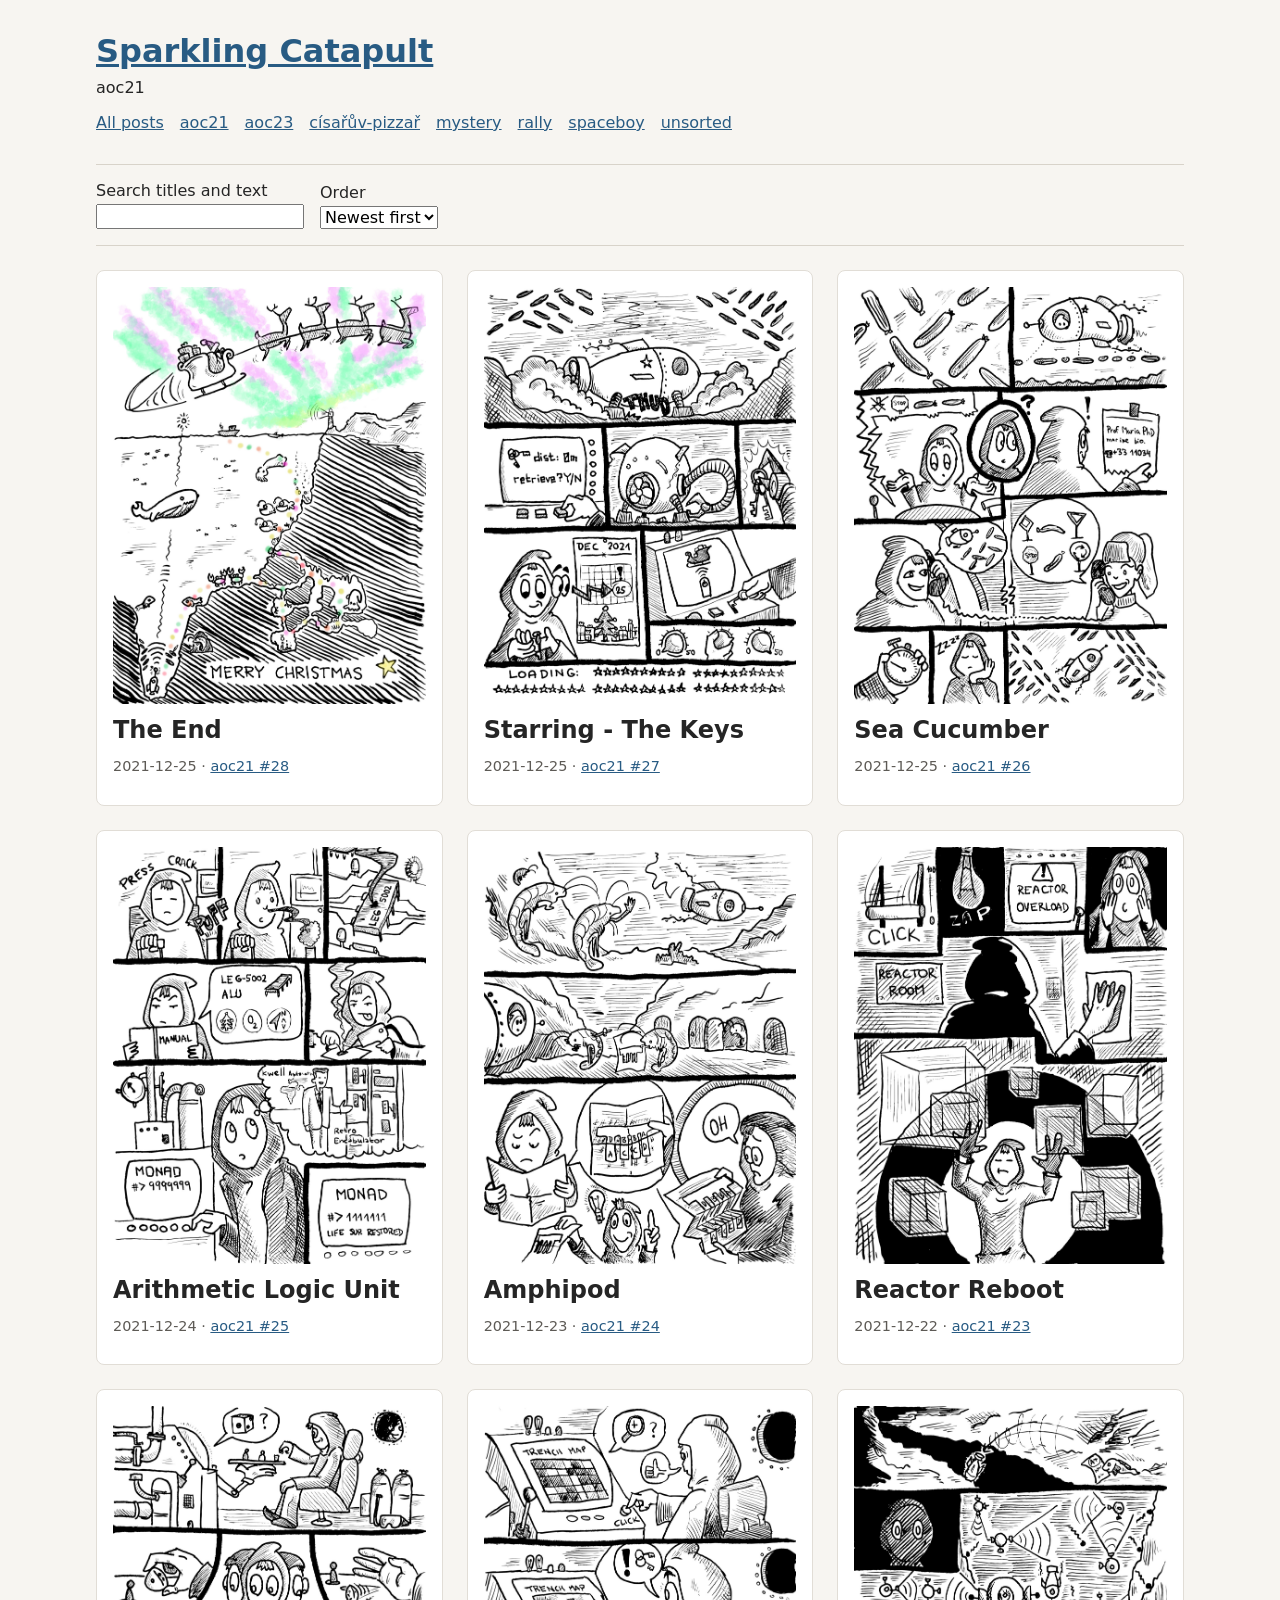
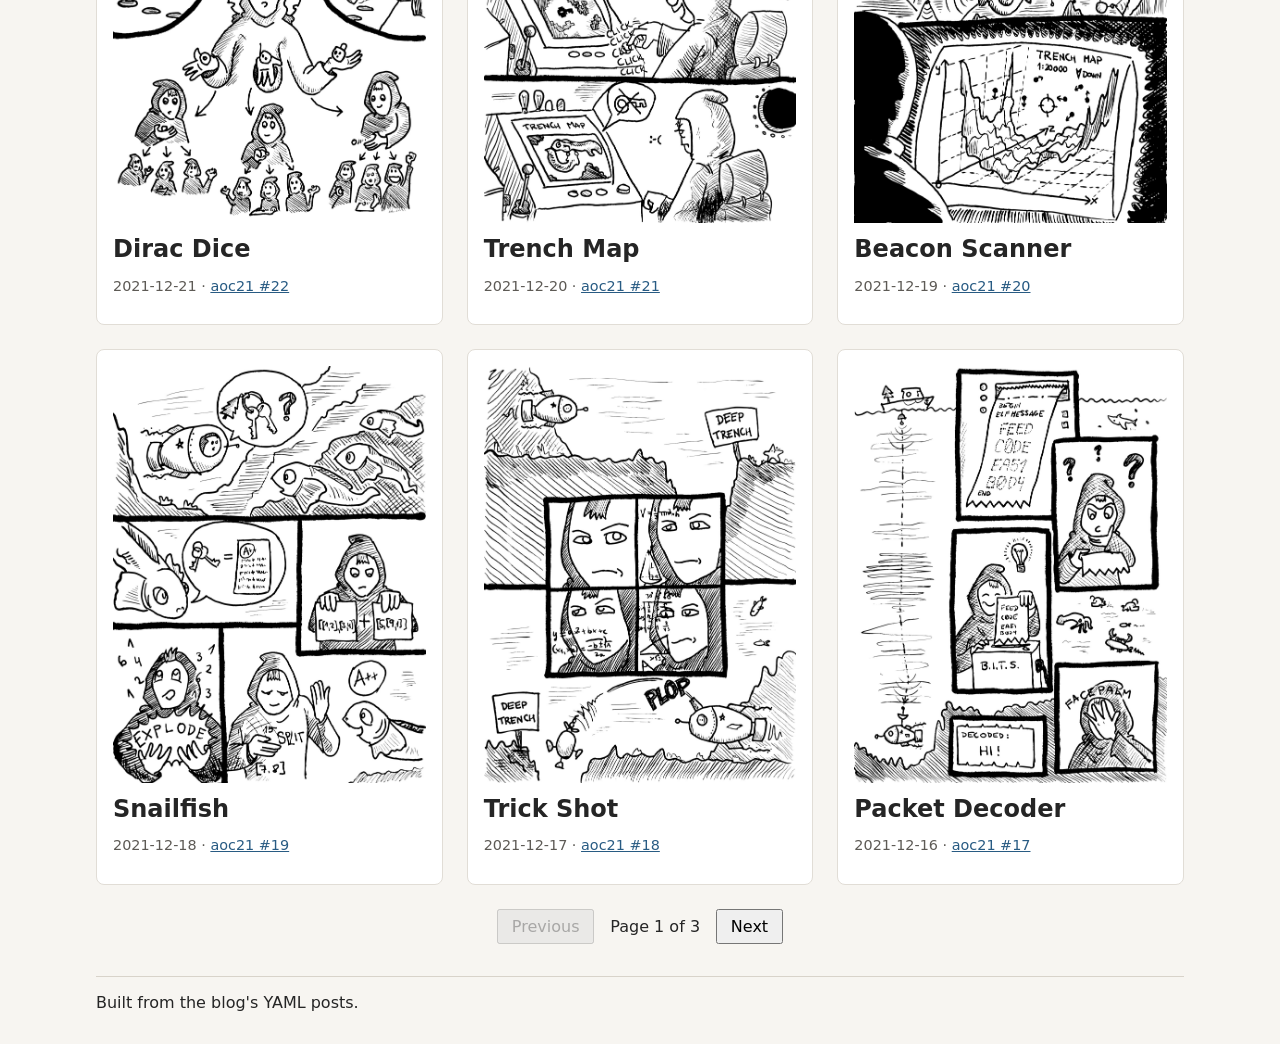
==== stories/aoc21/index.html @ 7200729f "Publish site 2026-10-12 22:45 GMT Daylight Time" ====
<!doctype html>
<html lang="en">
<head>
  <meta charset="utf-8">
  <meta name="viewport" content="width=device-width, initial-scale=1">
  <title>aoc21</title>
  <link rel="stylesheet" href="../../assets/css/style.css">
  <script src="../../assets/js/site.js" defer></script>
</head>
<body>
  <header class="page-header">
    <h1><a href="../../index.html">Sparkling Catapult</a></h1>
    <p>aoc21</p>
    <nav class="story-nav" aria-label="Stories"><a href="../../index.html">All posts</a> <a href="../../stories/aoc21/index.html">aoc21</a> <a href="../../stories/aoc23/index.html">aoc23</a> <a href="../../stories/c-sa-v-pizza/index.html">císařův-pizzař</a> <a href="../../stories/mystery/index.html">mystery</a> <a href="../../stories/rally/index.html">rally</a> <a href="../../stories/spaceboy/index.html">spaceboy</a> <a href="../../stories/unsorted/index.html">unsorted</a></nav>
  </header>
  <main>
    <section class="controls" aria-label="Browse posts">
      <label>Search titles and text
        <input type="search" data-search-for="posts">
      </label>
      <label>Order
        <select data-order-for="posts">
          <option value="newest">Newest first</option>
          <option value="oldest">Newest last</option>
        </select>
      </label>
    </section>
    <section id="posts" class="post-list" data-post-list data-page-size="12" aria-live="polite">
      <article class="post" data-search-text="Intro " tabindex="0" aria-haspopup="dialog" aria-label="Open post: Intro">
  <img src="../../pictures/aoc21/211201%20-%20Intro.jpg" alt="Intro" loading="lazy">
  <h2>Intro</h2>
  <p class="post-meta"><time datetime="2021-12-01">2021-12-01</time> · <a href="../../stories/aoc21/index.html">aoc21 #1</a></p>
  
</article><article class="post" data-search-text="Sonar Sweep " tabindex="0" aria-haspopup="dialog" aria-label="Open post: Sonar Sweep">
  <img src="../../pictures/aoc21/211201%20-%20Sonar%20Sweep.jpg" alt="Sonar Sweep" loading="lazy">
  <h2>Sonar Sweep</h2>
  <p class="post-meta"><time datetime="2021-12-01">2021-12-01</time> · <a href="../../stories/aoc21/index.html">aoc21 #2</a></p>
  
</article><article class="post" data-search-text="Dive " tabindex="0" aria-haspopup="dialog" aria-label="Open post: Dive">
  <img src="../../pictures/aoc21/211202%20-%20Dive.jpg" alt="Dive" loading="lazy">
  <h2>Dive</h2>
  <p class="post-meta"><time datetime="2021-12-02">2021-12-02</time> · <a href="../../stories/aoc21/index.html">aoc21 #3</a></p>
  
</article><article class="post" data-search-text="Binary Diagnostic " tabindex="0" aria-haspopup="dialog" aria-label="Open post: Binary Diagnostic">
  <img src="../../pictures/aoc21/211203%20-%20Binary%20Diagnostic.jpg" alt="Binary Diagnostic" loading="lazy">
  <h2>Binary Diagnostic</h2>
  <p class="post-meta"><time datetime="2021-12-03">2021-12-03</time> · <a href="../../stories/aoc21/index.html">aoc21 #4</a></p>
  
</article><article class="post" data-search-text="Giant Squid " tabindex="0" aria-haspopup="dialog" aria-label="Open post: Giant Squid">
  <img src="../../pictures/aoc21/211204%20-%20Giant%20Squid.jpg" alt="Giant Squid" loading="lazy">
  <h2>Giant Squid</h2>
  <p class="post-meta"><time datetime="2021-12-04">2021-12-04</time> · <a href="../../stories/aoc21/index.html">aoc21 #5</a></p>
  
</article><article class="post" data-search-text="Hydrothermal Venture " tabindex="0" aria-haspopup="dialog" aria-label="Open post: Hydrothermal Venture">
  <img src="../../pictures/aoc21/211205%20-%20Hydrothermal%20Venture.jpg" alt="Hydrothermal Venture" loading="lazy">
  <h2>Hydrothermal Venture</h2>
  <p class="post-meta"><time datetime="2021-12-05">2021-12-05</time> · <a href="../../stories/aoc21/index.html">aoc21 #6</a></p>
  
</article><article class="post" data-search-text="Lanternfish " tabindex="0" aria-haspopup="dialog" aria-label="Open post: Lanternfish">
  <img src="../../pictures/aoc21/211206%20-%20Lanternfish.jpg" alt="Lanternfish" loading="lazy">
  <h2>Lanternfish</h2>
  <p class="post-meta"><time datetime="2021-12-06">2021-12-06</time> · <a href="../../stories/aoc21/index.html">aoc21 #7</a></p>
  
</article><article class="post" data-search-text="The Treachery of Whales " tabindex="0" aria-haspopup="dialog" aria-label="Open post: The Treachery of Whales">
  <img src="../../pictures/aoc21/211207%20-%20The%20Treachery%20of%20Whales.jpg" alt="The Treachery of Whales" loading="lazy">
  <h2>The Treachery of Whales</h2>
  <p class="post-meta"><time datetime="2021-12-07">2021-12-07</time> · <a href="../../stories/aoc21/index.html">aoc21 #8</a></p>
  
</article><article class="post" data-search-text="Seven Segment Search " tabindex="0" aria-haspopup="dialog" aria-label="Open post: Seven Segment Search">
  <img src="../../pictures/aoc21/211208%20-%20Seven%20Segment%20Search.jpg" alt="Seven Segment Search" loading="lazy">
  <h2>Seven Segment Search</h2>
  <p class="post-meta"><time datetime="2021-12-08">2021-12-08</time> · <a href="../../stories/aoc21/index.html">aoc21 #9</a></p>
  
</article><article class="post" data-search-text="Smoke Basin " tabindex="0" aria-haspopup="dialog" aria-label="Open post: Smoke Basin">
  <img src="../../pictures/aoc21/211209%20-%20Smoke%20Basin.jpg" alt="Smoke Basin" loading="lazy">
  <h2>Smoke Basin</h2>
  <p class="post-meta"><time datetime="2021-12-09">2021-12-09</time> · <a href="../../stories/aoc21/index.html">aoc21 #10</a></p>
  
</article><article class="post" data-search-text="Syntax Scoring " tabindex="0" aria-haspopup="dialog" aria-label="Open post: Syntax Scoring">
  <img src="../../pictures/aoc21/211210%20-%20Syntax%20Scoring.jpg" alt="Syntax Scoring" loading="lazy">
  <h2>Syntax Scoring</h2>
  <p class="post-meta"><time datetime="2021-12-10">2021-12-10</time> · <a href="../../stories/aoc21/index.html">aoc21 #11</a></p>
  
</article><article class="post" data-search-text="Dumbo Octopus " tabindex="0" aria-haspopup="dialog" aria-label="Open post: Dumbo Octopus">
  <img src="../../pictures/aoc21/211211%20-%20Dumbo%20Octopus.jpg" alt="Dumbo Octopus" loading="lazy">
  <h2>Dumbo Octopus</h2>
  <p class="post-meta"><time datetime="2021-12-11">2021-12-11</time> · <a href="../../stories/aoc21/index.html">aoc21 #12</a></p>
  
</article><article class="post" data-search-text="Passage Pathing " tabindex="0" aria-haspopup="dialog" aria-label="Open post: Passage Pathing">
  <img src="../../pictures/aoc21/211212%20-%20Passage%20Pathing.jpg" alt="Passage Pathing" loading="lazy">
  <h2>Passage Pathing</h2>
  <p class="post-meta"><time datetime="2021-12-12">2021-12-12</time> · <a href="../../stories/aoc21/index.html">aoc21 #13</a></p>
  
</article><article class="post" data-search-text="Transparent Origami " tabindex="0" aria-haspopup="dialog" aria-label="Open post: Transparent Origami">
  <img src="../../pictures/aoc21/211213%20-%20Transparent%20Origami.jpg" alt="Transparent Origami" loading="lazy">
  <h2>Transparent Origami</h2>
  <p class="post-meta"><time datetime="2021-12-13">2021-12-13</time> · <a href="../../stories/aoc21/index.html">aoc21 #14</a></p>
  
</article><article class="post" data-search-text="Extended Polymerization " tabindex="0" aria-haspopup="dialog" aria-label="Open post: Extended Polymerization">
  <img src="../../pictures/aoc21/211214%20-%20Extended%20Polymerization.jpg" alt="Extended Polymerization" loading="lazy">
  <h2>Extended Polymerization</h2>
  <p class="post-meta"><time datetime="2021-12-14">2021-12-14</time> · <a href="../../stories/aoc21/index.html">aoc21 #15</a></p>
  
</article><article class="post" data-search-text="Chiton " tabindex="0" aria-haspopup="dialog" aria-label="Open post: Chiton">
  <img src="../../pictures/aoc21/211215%20-%20Chiton.jpg" alt="Chiton" loading="lazy">
  <h2>Chiton</h2>
  <p class="post-meta"><time datetime="2021-12-15">2021-12-15</time> · <a href="../../stories/aoc21/index.html">aoc21 #16</a></p>
  
</article><article class="post" data-search-text="Packet Decoder " tabindex="0" aria-haspopup="dialog" aria-label="Open post: Packet Decoder">
  <img src="../../pictures/aoc21/211216%20-%20Packet%20Decoder.jpg" alt="Packet Decoder" loading="lazy">
  <h2>Packet Decoder</h2>
  <p class="post-meta"><time datetime="2021-12-16">2021-12-16</time> · <a href="../../stories/aoc21/index.html">aoc21 #17</a></p>
  
</article><article class="post" data-search-text="Trick Shot " tabindex="0" aria-haspopup="dialog" aria-label="Open post: Trick Shot">
  <img src="../../pictures/aoc21/211217%20-%20Trick%20Shot.jpg" alt="Trick Shot" loading="lazy">
  <h2>Trick Shot</h2>
  <p class="post-meta"><time datetime="2021-12-17">2021-12-17</time> · <a href="../../stories/aoc21/index.html">aoc21 #18</a></p>
  
</article><article class="post" data-search-text="Snailfish " tabindex="0" aria-haspopup="dialog" aria-label="Open post: Snailfish">
  <img src="../../pictures/aoc21/211218%20-%20Snailfish.jpg" alt="Snailfish" loading="lazy">
  <h2>Snailfish</h2>
  <p class="post-meta"><time datetime="2021-12-18">2021-12-18</time> · <a href="../../stories/aoc21/index.html">aoc21 #19</a></p>
  
</article><article class="post" data-search-text="Beacon Scanner " tabindex="0" aria-haspopup="dialog" aria-label="Open post: Beacon Scanner">
  <img src="../../pictures/aoc21/211219%20-%20Beacon%20Scanner.jpg" alt="Beacon Scanner" loading="lazy">
  <h2>Beacon Scanner</h2>
  <p class="post-meta"><time datetime="2021-12-19">2021-12-19</time> · <a href="../../stories/aoc21/index.html">aoc21 #20</a></p>
  
</article><article class="post" data-search-text="Trench Map " tabindex="0" aria-haspopup="dialog" aria-label="Open post: Trench Map">
  <img src="../../pictures/aoc21/211220%20-%20Trench%20Map.jpg" alt="Trench Map" loading="lazy">
  <h2>Trench Map</h2>
  <p class="post-meta"><time datetime="2021-12-20">2021-12-20</time> · <a href="../../stories/aoc21/index.html">aoc21 #21</a></p>
  
</article><article class="post" data-search-text="Dirac Dice " tabindex="0" aria-haspopup="dialog" aria-label="Open post: Dirac Dice">
  <img src="../../pictures/aoc21/211221%20-%20Dirac%20Dice.jpg" alt="Dirac Dice" loading="lazy">
  <h2>Dirac Dice</h2>
  <p class="post-meta"><time datetime="2021-12-21">2021-12-21</time> · <a href="../../stories/aoc21/index.html">aoc21 #22</a></p>
  
</article><article class="post" data-search-text="Reactor Reboot " tabindex="0" aria-haspopup="dialog" aria-label="Open post: Reactor Reboot">
  <img src="../../pictures/aoc21/211222%20-%20Reactor%20Reboot.jpg" alt="Reactor Reboot" loading="lazy">
  <h2>Reactor Reboot</h2>
  <p class="post-meta"><time datetime="2021-12-22">2021-12-22</time> · <a href="../../stories/aoc21/index.html">aoc21 #23</a></p>
  
</article><article class="post" data-search-text="Amphipod " tabindex="0" aria-haspopup="dialog" aria-label="Open post: Amphipod">
  <img src="../../pictures/aoc21/211223%20-%20Amphipod.jpg" alt="Amphipod" loading="lazy">
  <h2>Amphipod</h2>
  <p class="post-meta"><time datetime="2021-12-23">2021-12-23</time> · <a href="../../stories/aoc21/index.html">aoc21 #24</a></p>
  
</article><article class="post" data-search-text="Arithmetic Logic Unit " tabindex="0" aria-haspopup="dialog" aria-label="Open post: Arithmetic Logic Unit">
  <img src="../../pictures/aoc21/211224%20-%20Arithmetic%20Logic%20Unit.jpg" alt="Arithmetic Logic Unit" loading="lazy">
  <h2>Arithmetic Logic Unit</h2>
  <p class="post-meta"><time datetime="2021-12-24">2021-12-24</time> · <a href="../../stories/aoc21/index.html">aoc21 #25</a></p>
  
</article><article class="post" data-search-text="Sea Cucumber " tabindex="0" aria-haspopup="dialog" aria-label="Open post: Sea Cucumber">
  <img src="../../pictures/aoc21/211225%20-%20Sea%20Cucumber.jpg" alt="Sea Cucumber" loading="lazy">
  <h2>Sea Cucumber</h2>
  <p class="post-meta"><time datetime="2021-12-25">2021-12-25</time> · <a href="../../stories/aoc21/index.html">aoc21 #26</a></p>
  
</article><article class="post" data-search-text="Starring - The Keys " tabindex="0" aria-haspopup="dialog" aria-label="Open post: Starring - The Keys">
  <img src="../../pictures/aoc21/211225%20-%20Starring%20-%20The%20Keys.jpg" alt="Starring - The Keys" loading="lazy">
  <h2>Starring - The Keys</h2>
  <p class="post-meta"><time datetime="2021-12-25">2021-12-25</time> · <a href="../../stories/aoc21/index.html">aoc21 #27</a></p>
  
</article><article class="post" data-search-text="The End " tabindex="0" aria-haspopup="dialog" aria-label="Open post: The End">
  <img src="../../pictures/aoc21/211225%20-%20The%20End.jpg" alt="The End" loading="lazy">
  <h2>The End</h2>
  <p class="post-meta"><time datetime="2021-12-25">2021-12-25</time> · <a href="../../stories/aoc21/index.html">aoc21 #28</a></p>
  
</article>
    </section>
    <p class="empty-state" data-empty-for="posts" hidden>No posts match your search.</p>
    <nav class="pagination" aria-label="Post pages">
      <button type="button" data-previous-for="posts">Previous</button>
      <span data-page-for="posts"></span>
      <button type="button" data-next-for="posts">Next</button>
    </nav>
  </main>
  <dialog class="post-viewer" aria-labelledby="viewer-title">
    <div class="viewer-toolbar">
      <button type="button" data-viewer-previous aria-label="Previous post">Previous</button>
      <button type="button" data-viewer-close aria-label="Close full-size post">Close</button>
      <button type="button" data-viewer-next aria-label="Next post">Next</button>
    </div>
    <img class="viewer-image" data-viewer-image alt="">
    <section class="viewer-details">
      <h2 id="viewer-title" data-viewer-title></h2>
      <div data-viewer-meta></div>
      <div data-viewer-text></div>
    </section>
  </dialog>
  <footer class="page-footer">Built from the blog's YAML posts.</footer>
</body>
</html>
---- assets/css/style.css ----
:root {
  color-scheme: light;
  font-family: system-ui, -apple-system, BlinkMacSystemFont, "Segoe UI", sans-serif;
  color: #252525;
  background: #f7f5f1;
}

* {
  box-sizing: border-box;
}

body {
  margin: 0;
}

a {
  color: #285b83;
}

.page-header,
main,
.page-footer {
  width: min(100% - 2rem, 68rem);
  margin-inline: auto;
}

.page-header {
  padding-block: 2rem 1rem;
}

.page-header h1 {
  margin: 0;
}

.page-header p {
  margin-block: 0.5rem 0;
}

.story-nav {
  display: flex;
  flex-wrap: wrap;
  gap: 0.5rem 1rem;
  padding-block: 1rem;
}

.controls {
  display: flex;
  flex-wrap: wrap;
  align-items: end;
  gap: 1rem;
  padding-block: 1rem;
  border-block: 1px solid #d8d3ca;
}

.controls label {
  display: grid;
  gap: 0.25rem;
}

input,
select,
button {
  font: inherit;
}

.post-list {
  display: grid;
  grid-template-columns: repeat(auto-fit, minmax(min(100%, 18rem), 1fr));
  gap: 1.5rem;
  padding-block: 1.5rem;
}

.post {
  min-width: 0;
  padding: 1rem;
  background: #fff;
  border: 1px solid #e1ddd6;
  border-radius: 0.5rem;
  cursor: zoom-in;
}

.post:focus-visible {
  outline: 3px solid #285b83;
  outline-offset: 3px;
}

.post img {
  display: block;
  width: 100%;
  max-height: 32rem;
  object-fit: contain;
  background: #eeeae3;
}

.post h2 {
  margin-block: 0.75rem 0.25rem;
}

.post-meta {
  color: #5d5a55;
  font-size: 0.9rem;
}

.pagination {
  display: flex;
  align-items: center;
  justify-content: center;
  gap: 1rem;
  padding-block: 0 2rem;
}

.pagination button {
  padding: 0.4rem 0.8rem;
}

.empty-state {
  padding-block: 1rem;
}

.page-footer {
  padding-block: 1rem 2rem;
  border-top: 1px solid #d8d3ca;
}

.post-viewer {
  width: min(100vw, 90rem);
  height: min(100vh, 100dvh);
  max-width: none;
  max-height: none;
  padding: 0;
  border: 0;
  color: #fff;
  background: #151515;
}

.post-viewer[open] {
  display: grid;
  grid-template-rows: auto minmax(0, 1fr) auto;
}

.post-viewer::backdrop {
  background: rgb(0 0 0 / 85%);
}

.viewer-toolbar {
  display: flex;
  align-items: center;
  justify-content: space-between;
  gap: 1rem;
  padding: 0.75rem 1rem;
}

.viewer-toolbar button {
  padding: 0.5rem 0.9rem;
}

.viewer-image {
  display: block;
  width: 100%;
  height: 100%;
  min-height: 0;
  object-fit: contain;
}

.viewer-details {
  max-height: 25vh;
  overflow-y: auto;
  padding: 0.5rem 1.25rem 1.25rem;
}

.viewer-details h2 {
  margin-block: 0.25rem;
}

.viewer-details .post-meta {
  color: #d0d0d0;
}

.viewer-details a {
  color: #9ed0ff;
}
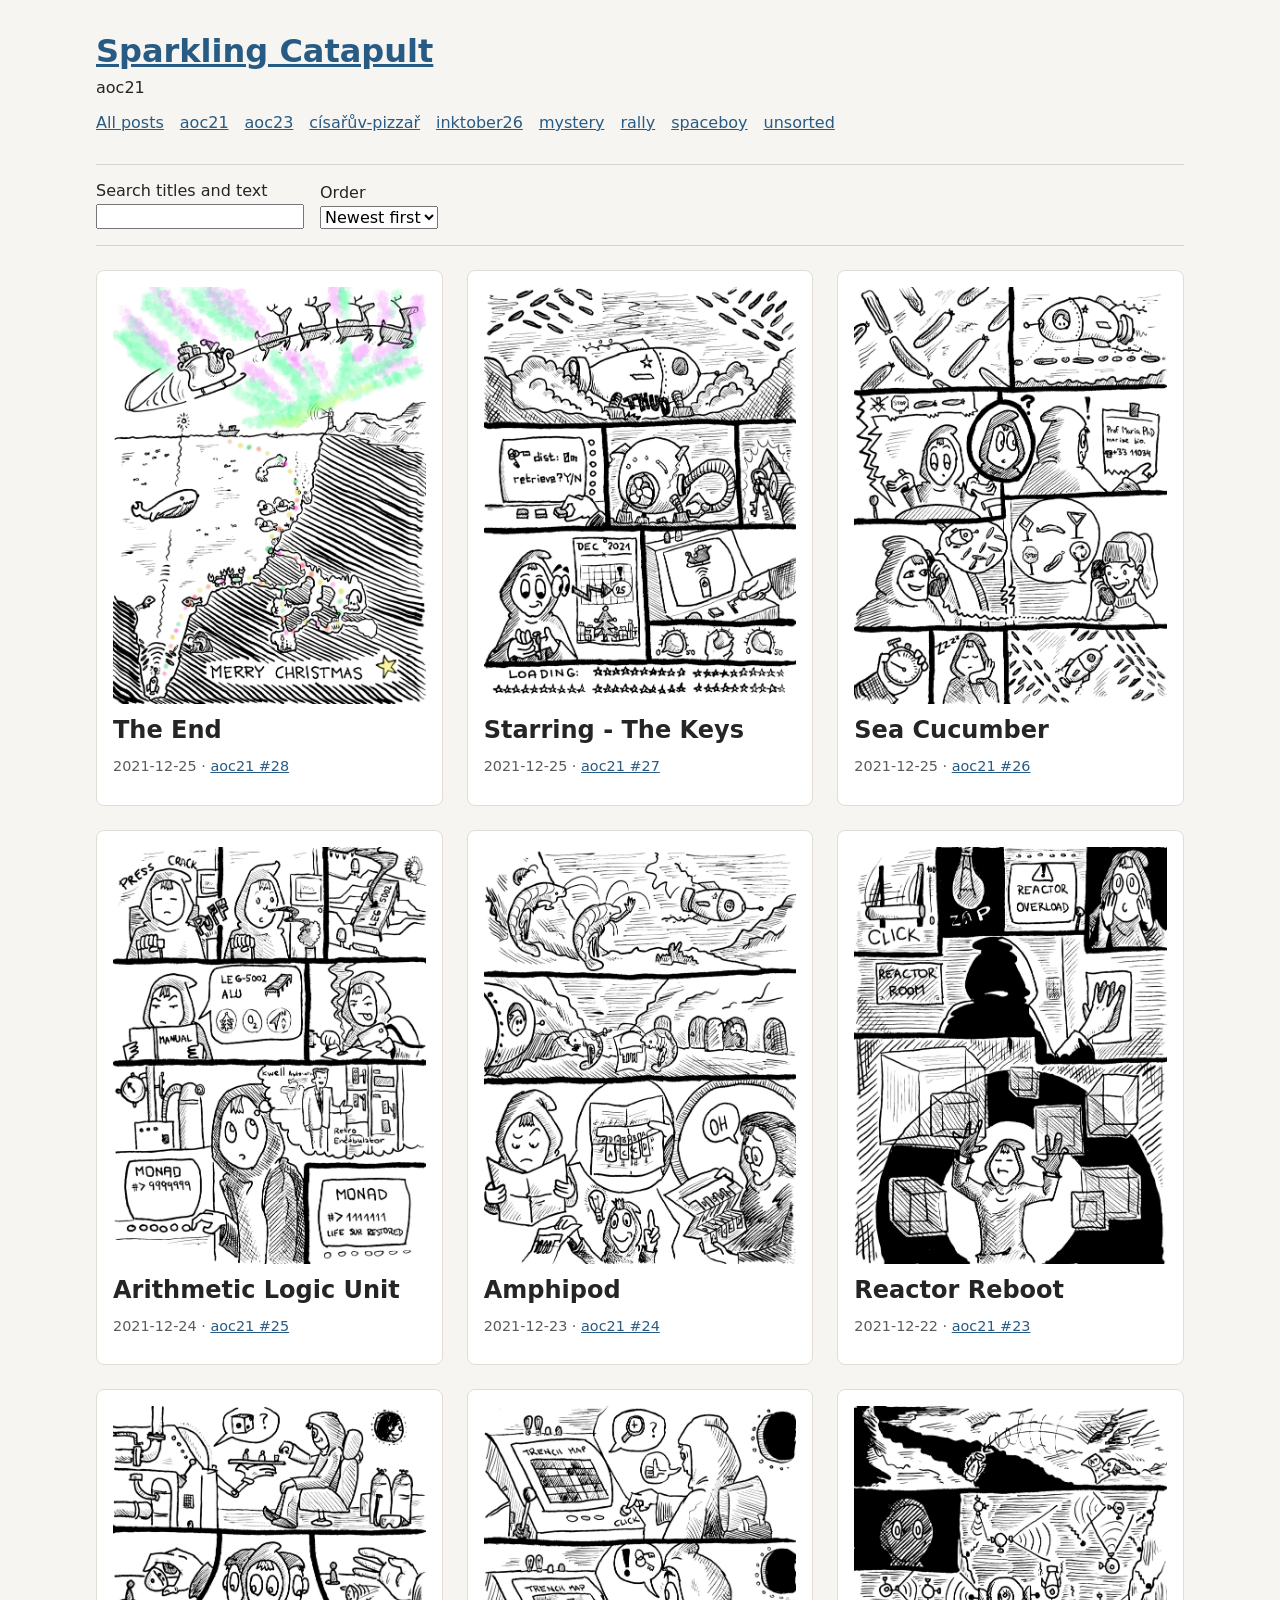
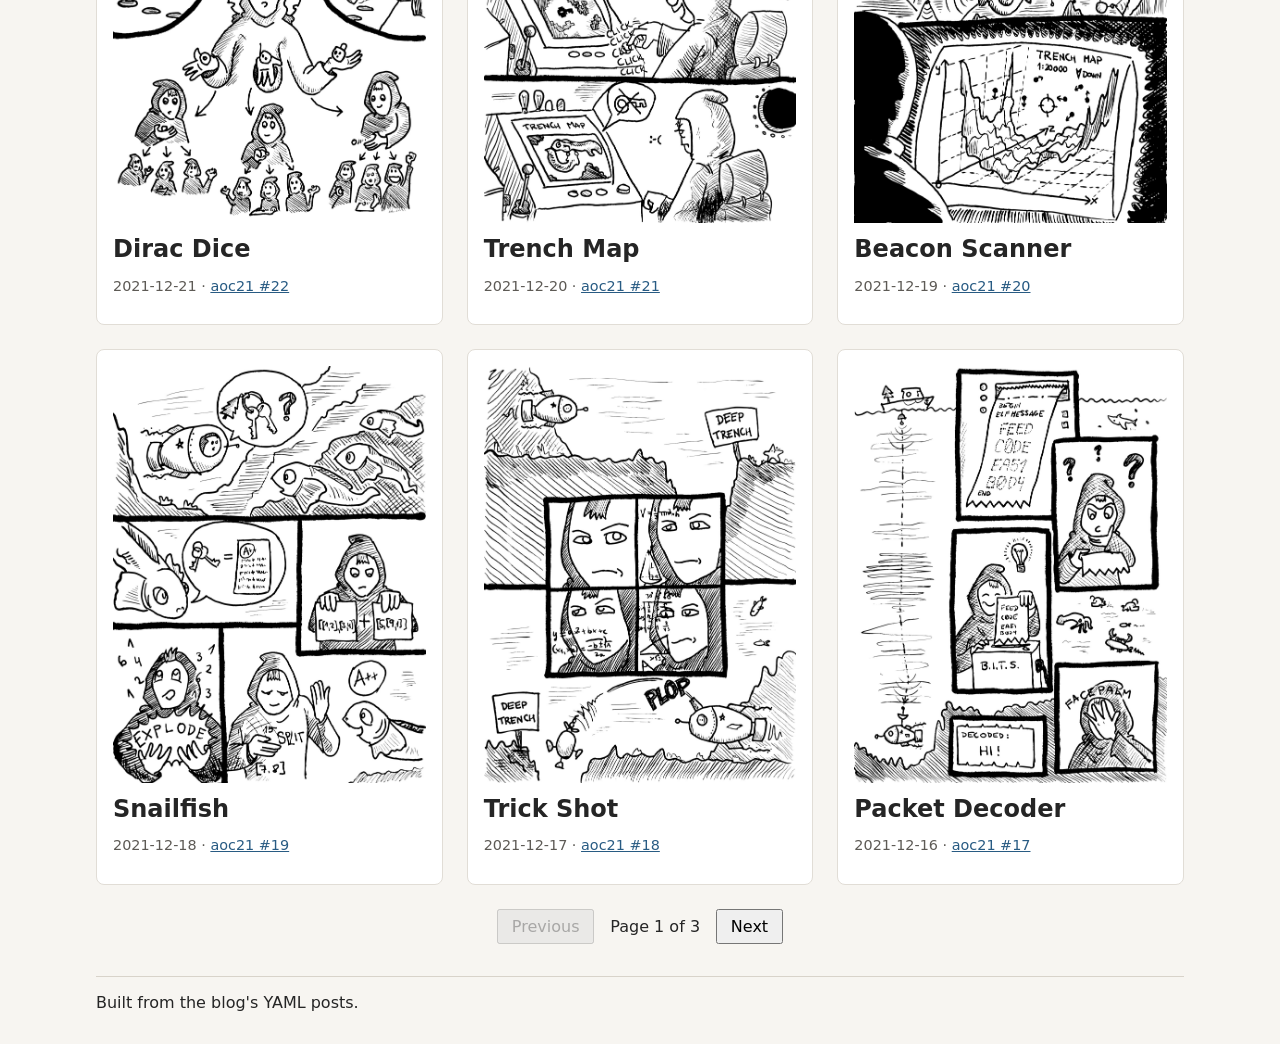
==== commit d1a73e99: "Publish site 2026-10-19 01:30 GMT Daylight Time" ====
--- a/stories/aoc21/index.html
+++ b/stories/aoc21/index.html
@@ -11,7 +11,7 @@
   <header class="page-header">
     <h1><a href="../../index.html">Sparkling Catapult</a></h1>
     <p>aoc21</p>
-    <nav class="story-nav" aria-label="Stories"><a href="../../index.html">All posts</a> <a href="../../stories/aoc21/index.html">aoc21</a> <a href="../../stories/aoc23/index.html">aoc23</a> <a href="../../stories/c-sa-v-pizza/index.html">císařův-pizzař</a> <a href="../../stories/mystery/index.html">mystery</a> <a href="../../stories/rally/index.html">rally</a> <a href="../../stories/spaceboy/index.html">spaceboy</a> <a href="../../stories/unsorted/index.html">unsorted</a></nav>
+    <nav class="story-nav" aria-label="Stories"><a href="../../index.html">All posts</a> <a href="../../stories/aoc21/index.html">aoc21</a> <a href="../../stories/aoc23/index.html">aoc23</a> <a href="../../stories/c-sa-v-pizza/index.html">císařův-pizzař</a> <a href="../../stories/inktober26/index.html">inktober26</a> <a href="../../stories/mystery/index.html">mystery</a> <a href="../../stories/rally/index.html">rally</a> <a href="../../stories/spaceboy/index.html">spaceboy</a> <a href="../../stories/unsorted/index.html">unsorted</a></nav>
   </header>
   <main>
     <section class="controls" aria-label="Browse posts">
